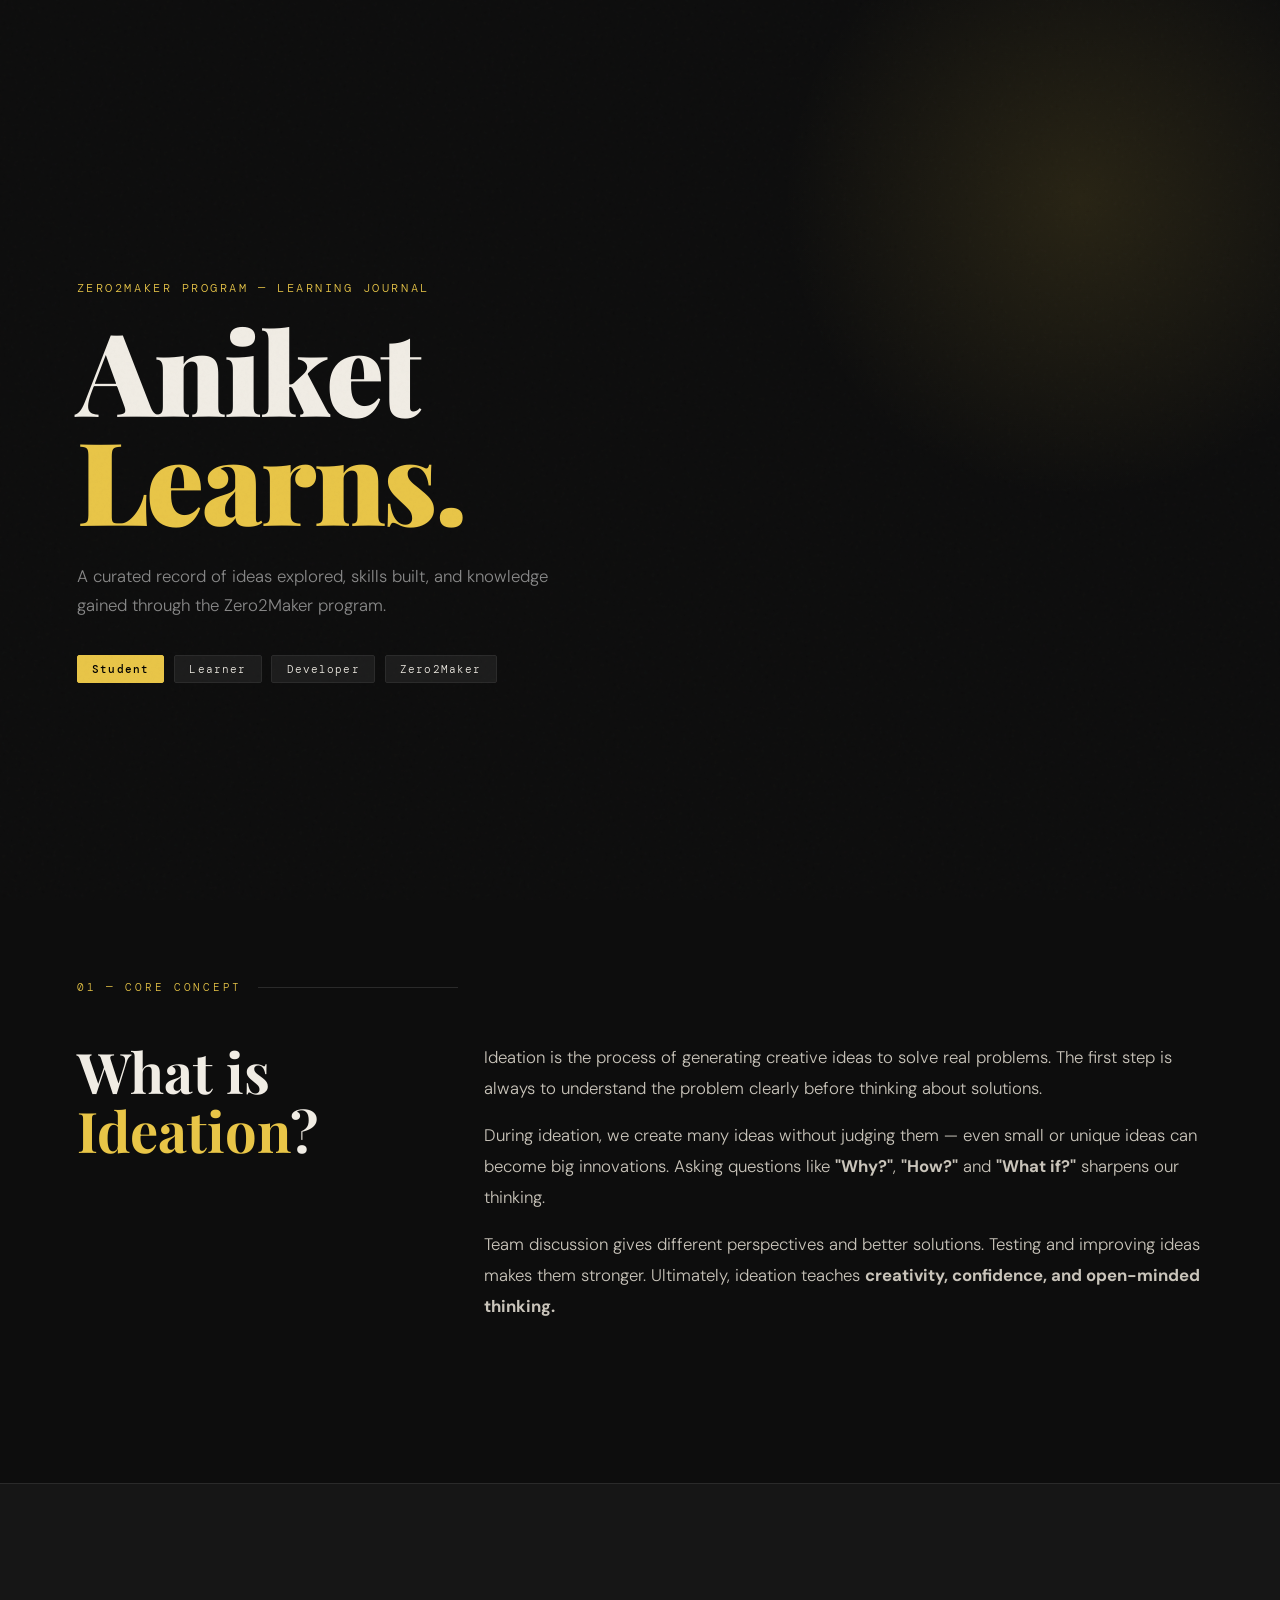
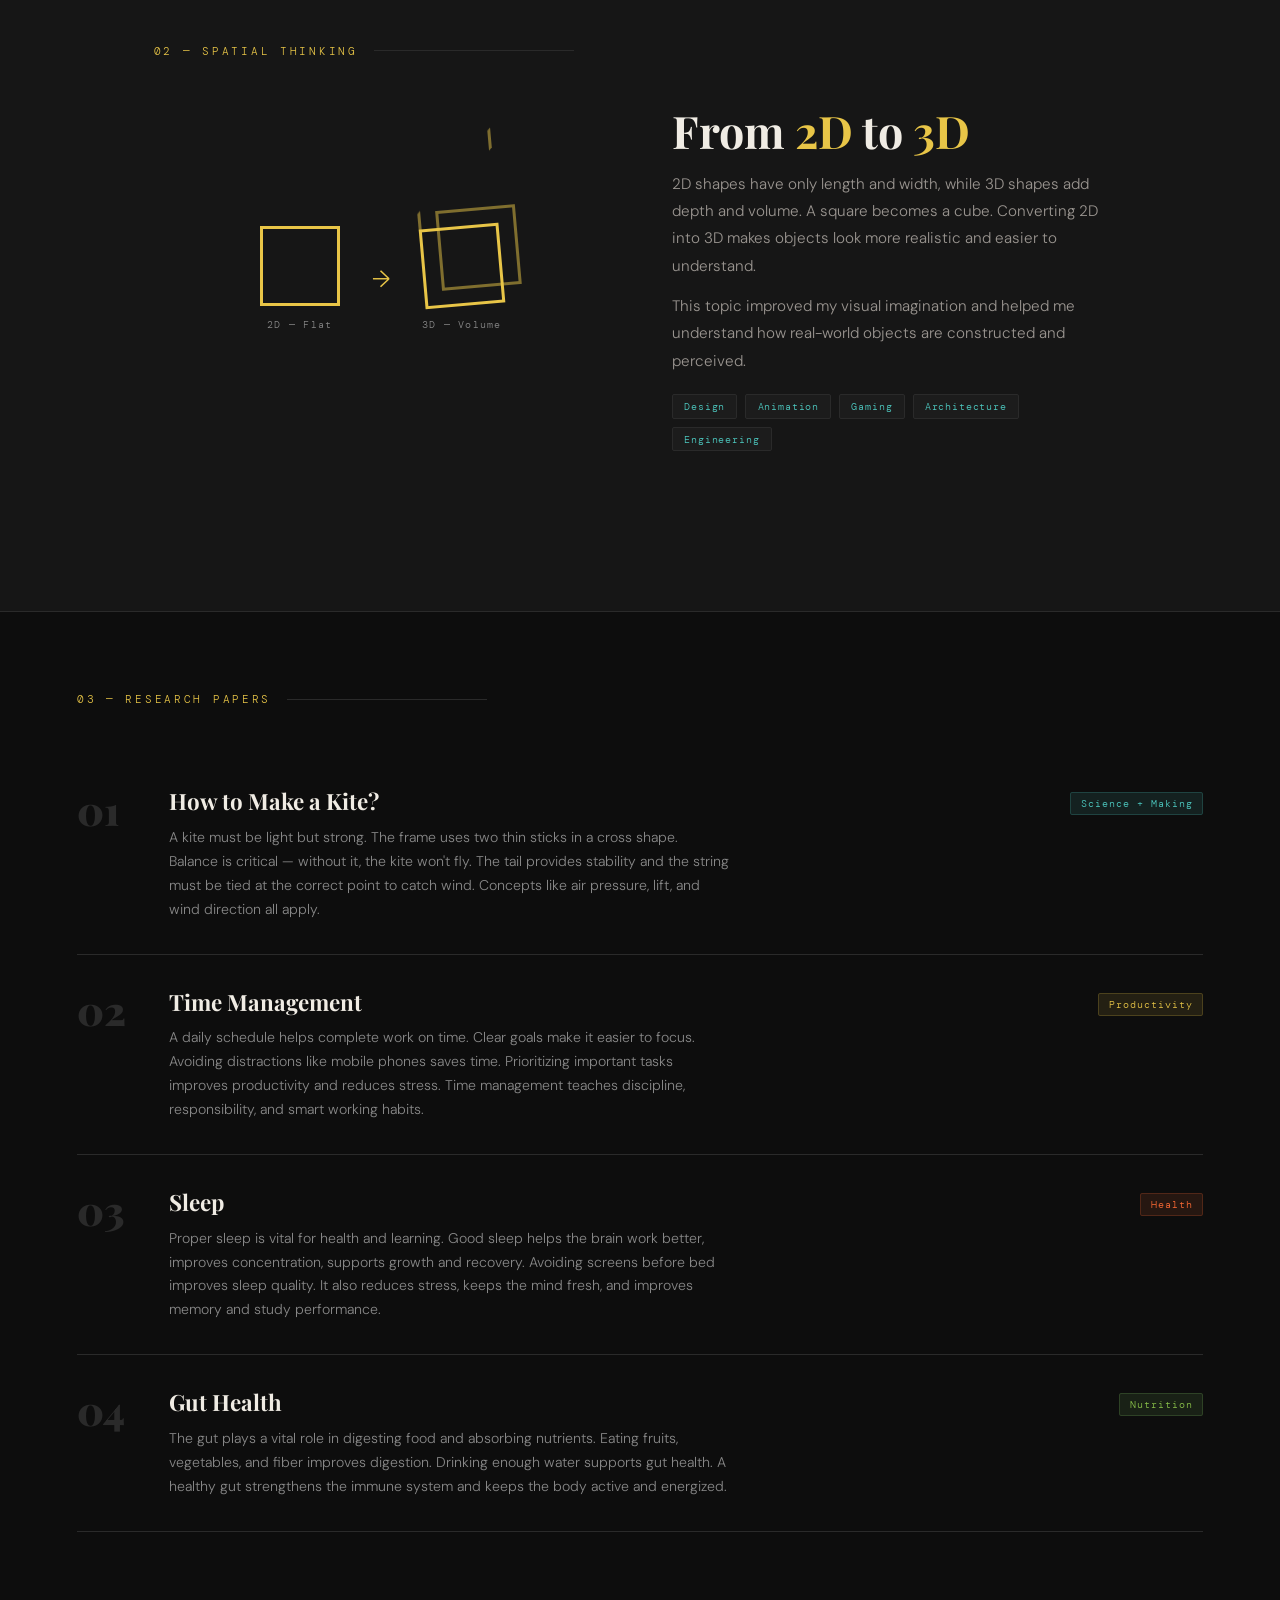
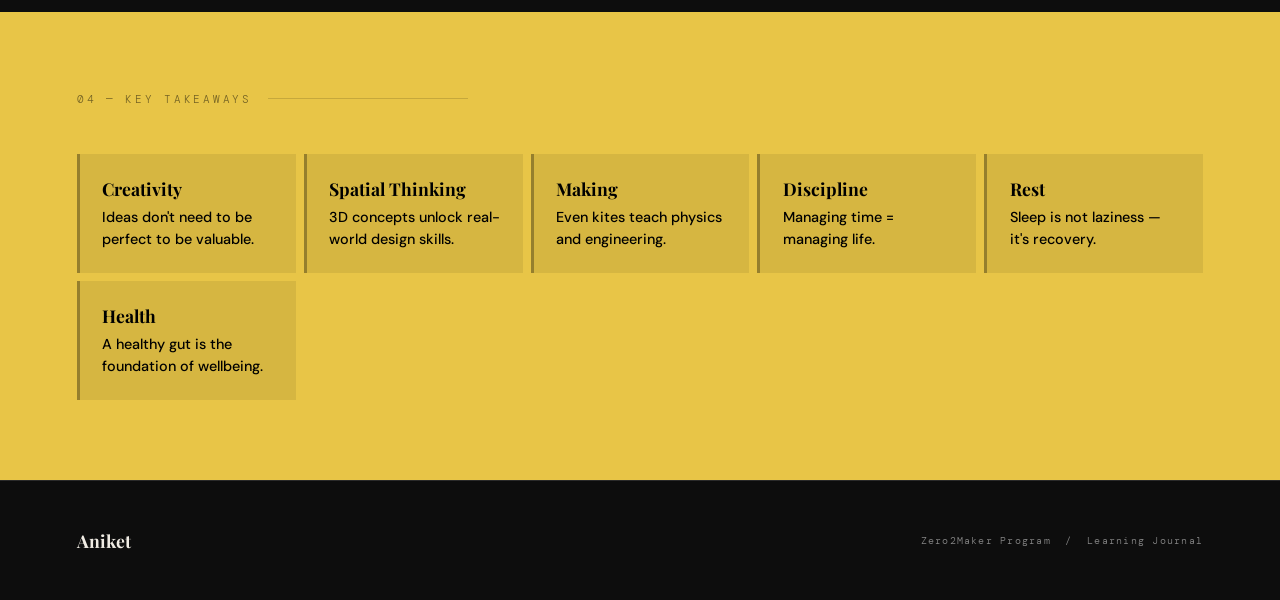
==== index.html @ 979361be "Update and rename indax.html to index.html" ====
<!DOCTYPE html>
<html lang="en">
<head>
  <meta charset="UTF-8" />
  <meta name="viewport" content="width=device-width, initial-scale=1.0" />
  <title>Aniket — Zero2Maker Learnings</title>
  <link rel="stylesheet" href="style.css" />
</head>
<body>

  <!-- HERO -->
  <header class="hero">
    <div class="hero-glow"></div>
    <p class="hero-tag">Zero2Maker Program — Learning Journal</p>
    <h1>Aniket<span>Learns.</span></h1>
    <p class="hero-sub">A curated record of ideas explored, skills built, and knowledge gained through the Zero2Maker program.</p>
    <div class="hero-badges">
      <span class="badge highlight">Student</span>
      <span class="badge">Learner</span>
      <span class="badge">Developer</span>
      <span class="badge">Zero2Maker</span>
    </div>
  </header>

  <!-- 01 — IDEATION -->
  <section>
    <p class="section-label reveal">01 — Core Concept</p>
    <div class="ideation-block reveal">
      <div class="ideation-title">What is <em>Ideation</em>?</div>
      <div class="ideation-body">
        <p>Ideation is the process of generating creative ideas to solve real problems. The first step is always to understand the problem clearly before thinking about solutions.</p>
        <p>During ideation, we create many ideas without judging them — even small or unique ideas can become big innovations. Asking questions like <strong>"Why?"</strong>, <strong>"How?"</strong> and <strong>"What if?"</strong> sharpens our thinking.</p>
        <p>Team discussion gives different perspectives and better solutions. Testing and improving ideas makes them stronger. Ultimately, ideation teaches <strong>creativity, confidence, and open-minded thinking.</strong></p>
      </div>
    </div>
  </section>

  <!-- 02 — 2D → 3D -->
  <section class="dimension-section">
    <div style="padding: 5rem 6vw;">
      <p class="section-label reveal">02 — Spatial Thinking</p>
      <div class="dimension-inner reveal">
        <div class="dimension-visual">
          <div class="shape-2d">
            <div class="square"></div>
            <span class="shape-label">2D — Flat</span>
          </div>
          <div class="arrow-2d3d">→</div>
          <div class="shape-3d">
            <div class="cube"></div>
            <span class="shape-label">3D — Volume</span>
          </div>
        </div>
        <div class="dimension-text">
          <h2>From <span class="accent">2D</span> to <span class="accent">3D</span></h2>
          <p>2D shapes have only length and width, while 3D shapes add depth and volume. A square becomes a cube. Converting 2D into 3D makes objects look more realistic and easier to understand.</p>
          <p>This topic improved my visual imagination and helped me understand how real-world objects are constructed and perceived.</p>
          <div class="uses-list">
            <span class="use-chip">Design</span>
            <span class="use-chip">Animation</span>
            <span class="use-chip">Gaming</span>
            <span class="use-chip">Architecture</span>
            <span class="use-chip">Engineering</span>
          </div>
        </div>
      </div>
    </div>
  </section>

  <!-- 03 — RESEARCH PAPERS -->
  <section class="papers-section">
    <p class="section-label reveal">03 — Research Papers</p>
    <div class="reveal">
      <div class="paper-row">
        <div class="paper-num">01</div>
        <div class="paper-content">
          <h3>How to Make a Kite?</h3>
          <p>A kite must be light but strong. The frame uses two thin sticks in a cross shape. Balance is critical — without it, the kite won't fly. The tail provides stability and the string must be tied at the correct point to catch wind. Concepts like air pressure, lift, and wind direction all apply.</p>
        </div>
        <div class="paper-tag-col"><span class="ptag make">Science + Making</span></div>
      </div>

      <div class="paper-row">
        <div class="paper-num">02</div>
        <div class="paper-content">
          <h3>Time Management</h3>
          <p>A daily schedule helps complete work on time. Clear goals make it easier to focus. Avoiding distractions like mobile phones saves time. Prioritizing important tasks improves productivity and reduces stress. Time management teaches discipline, responsibility, and smart working habits.</p>
        </div>
        <div class="paper-tag-col"><span class="ptag time">Productivity</span></div>
      </div>

      <div class="paper-row">
        <div class="paper-num">03</div>
        <div class="paper-content">
          <h3>Sleep</h3>
          <p>Proper sleep is vital for health and learning. Good sleep helps the brain work better, improves concentration, supports growth and recovery. Avoiding screens before bed improves sleep quality. It also reduces stress, keeps the mind fresh, and improves memory and study performance.</p>
        </div>
        <div class="paper-tag-col"><span class="ptag sleep">Health</span></div>
      </div>

      <div class="paper-row">
        <div class="paper-num">04</div>
        <div class="paper-content">
          <h3>Gut Health</h3>
          <p>The gut plays a vital role in digesting food and absorbing nutrients. Eating fruits, vegetables, and fiber improves digestion. Drinking enough water supports gut health. A healthy gut strengthens the immune system and keeps the body active and energized.</p>
        </div>
        <div class="paper-tag-col"><span class="ptag gut">Nutrition</span></div>
      </div>
    </div>
  </section>

  <!-- 04 — KEY TAKEAWAYS -->
  <section class="takeaways">
    <p class="section-label">04 — Key Takeaways</p>
    <div class="takeaways-grid">
      <div class="takeaway-item"><strong>Creativity</strong>Ideas don't need to be perfect to be valuable.</div>
      <div class="takeaway-item"><strong>Spatial Thinking</strong>3D concepts unlock real-world design skills.</div>
      <div class="takeaway-item"><strong>Making</strong>Even kites teach physics and engineering.</div>
      <div class="takeaway-item"><strong>Discipline</strong>Managing time = managing life.</div>
      <div class="takeaway-item"><strong>Rest</strong>Sleep is not laziness — it's recovery.</div>
      <div class="takeaway-item"><strong>Health</strong>A healthy gut is the foundation of wellbeing.</div>
    </div>
  </section>

  <!-- FOOTER -->
  <footer>
    <div class="name">Aniket</div>
    <div class="copy">Zero2Maker Program &nbsp;/&nbsp; Learning Journal</div>
  </footer>

  <script src="script.js"></script>
</body>
</html>
---- style.css ----
/* ── Google Fonts Import ── */
@import url('https://fonts.googleapis.com/css2?family=Playfair+Display:wght@400;700;900&family=DM+Sans:wght@300;400;500&family=DM+Mono:wght@400;500&display=swap');

/* ── CSS Variables ── */
:root {
  --bg: #0d0d0d;
  --surface: #161616;
  --card: #1c1c1c;
  --accent: #e8c547;
  --accent2: #ff6b35;
  --accent3: #4ecdc4;
  --text: #f0ece4;
  --muted: #888;
  --border: #2a2a2a;
}

/* ── Reset ── */
*, *::before, *::after {
  box-sizing: border-box;
  margin: 0;
  padding: 0;
}

html {
  scroll-behavior: smooth;
}

body {
  background: var(--bg);
  color: var(--text);
  font-family: 'DM Sans', sans-serif;
  font-weight: 300;
  overflow-x: hidden;
}

/* ── NOISE OVERLAY ── */
body::before {
  content: '';
  position: fixed;
  inset: 0;
  background-image: url("data:image/svg+xml,%3Csvg viewBox='0 0 256 256' xmlns='http://www.w3.org/2000/svg'%3E%3Cfilter id='noise'%3E%3CfeTurbulence type='fractalNoise' baseFrequency='0.9' numOctaves='4' stitchTiles='stitch'/%3E%3C/filter%3E%3Crect width='100%25' height='100%25' filter='url(%23noise)' opacity='0.04'/%3E%3C/svg%3E");
  pointer-events: none;
  z-index: 9999;
  opacity: 0.5;
}

/* ════════════════════════════
   HERO
════════════════════════════ */
.hero {
  min-height: 100vh;
  display: flex;
  flex-direction: column;
  justify-content: center;
  align-items: flex-start;
  padding: 8rem 6vw 4rem;
  position: relative;
  overflow: hidden;
}

.hero-glow {
  position: absolute;
  width: 600px;
  height: 600px;
  background: radial-gradient(circle, rgba(232,197,71,0.12) 0%, transparent 70%);
  top: -100px;
  right: -100px;
  pointer-events: none;
  animation: glow-drift 8s ease-in-out infinite alternate;
}

@keyframes glow-drift {
  from { transform: translate(0, 0) scale(1); }
  to   { transform: translate(-40px, 40px) scale(1.1); }
}

.hero-tag {
  font-family: 'DM Mono', monospace;
  font-size: 0.72rem;
  letter-spacing: 0.22em;
  text-transform: uppercase;
  color: var(--accent);
  margin-bottom: 1.2rem;
  opacity: 0;
  animation: fade-up 0.8s 0.2s forwards;
}

.hero h1 {
  font-family: 'Playfair Display', serif;
  font-size: clamp(3.5rem, 9vw, 8rem);
  font-weight: 900;
  line-height: 0.95;
  letter-spacing: -0.02em;
  opacity: 0;
  animation: fade-up 0.8s 0.4s forwards;
}

.hero h1 span {
  color: var(--accent);
  display: block;
}

.hero-sub {
  margin-top: 1.8rem;
  font-size: 1.05rem;
  color: var(--muted);
  max-width: 480px;
  line-height: 1.7;
  opacity: 0;
  animation: fade-up 0.8s 0.6s forwards;
}

.hero-badges {
  display: flex;
  gap: 0.6rem;
  margin-top: 2.2rem;
  flex-wrap: wrap;
  opacity: 0;
  animation: fade-up 0.8s 0.8s forwards;
}

.badge {
  background: var(--card);
  border: 1px solid var(--border);
  color: var(--text);
  font-family: 'DM Mono', monospace;
  font-size: 0.7rem;
  letter-spacing: 0.1em;
  padding: 0.4rem 0.9rem;
  border-radius: 2px;
}

.badge.highlight {
  background: var(--accent);
  color: #000;
  border-color: var(--accent);
  font-weight: 500;
}

@keyframes fade-up {
  from { opacity: 0; transform: translateY(28px); }
  to   { opacity: 1; transform: translateY(0); }
}

/* ════════════════════════════
   SECTIONS
════════════════════════════ */
section {
  padding: 5rem 6vw;
}

.section-label {
  font-family: 'DM Mono', monospace;
  font-size: 0.68rem;
  letter-spacing: 0.25em;
  text-transform: uppercase;
  color: var(--accent);
  margin-bottom: 3rem;
  display: flex;
  align-items: center;
  gap: 1rem;
}

.section-label::after {
  content: '';
  flex: 1;
  height: 1px;
  background: var(--border);
  max-width: 200px;
}

/* ════════════════════════════
   IDEATION
════════════════════════════ */
.ideation-block {
  display: grid;
  grid-template-columns: 1fr 2fr;
  gap: 3rem;
  align-items: start;
  margin-bottom: 4rem;
}

@media (max-width: 768px) {
  .ideation-block {
    grid-template-columns: 1fr;
  }
}

.ideation-title {
  font-family: 'Playfair Display', serif;
  font-size: clamp(2.2rem, 5vw, 3.5rem);
  font-weight: 700;
  line-height: 1.05;
  position: sticky;
  top: 2rem;
}

.ideation-title em {
  font-style: normal;
  color: var(--accent);
}

.ideation-body {
  font-size: 1.05rem;
  line-height: 1.85;
  color: #c9c4ba;
}

.ideation-body p {
  margin-bottom: 1rem;
}

/* ════════════════════════════
   CARDS GRID
════════════════════════════ */
.cards-grid {
  display: grid;
  grid-template-columns: repeat(auto-fill, minmax(280px, 1fr));
  gap: 1.5px;
  background: var(--border);
  border: 1px solid var(--border);
}

.card {
  background: var(--card);
  padding: 2rem;
  position: relative;
  overflow: hidden;
  transition: background 0.3s;
  cursor: default;
}

.card::before {
  content: '';
  position: absolute;
  inset: 0;
  background: linear-gradient(135deg, transparent 60%, rgba(232,197,71,0.04));
  pointer-events: none;
}

.card:hover {
  background: #212121;
}

.card-num {
  font-family: 'DM Mono', monospace;
  font-size: 0.65rem;
  color: var(--muted);
  letter-spacing: 0.15em;
  margin-bottom: 1rem;
}

.card-icon {
  font-size: 2rem;
  margin-bottom: 1rem;
  display: block;
}

.card h3 {
  font-family: 'Playfair Display', serif;
  font-size: 1.3rem;
  font-weight: 700;
  margin-bottom: 0.9rem;
  color: var(--text);
}

.card p {
  font-size: 0.9rem;
  line-height: 1.75;
  color: #9a9590;
}

.card-tag {
  display: inline-block;
  margin-top: 1.2rem;
  font-family: 'DM Mono', monospace;
  font-size: 0.62rem;
  letter-spacing: 0.12em;
  padding: 0.25rem 0.6rem;
  border-radius: 2px;
}

.card-tag.science { background: rgba(78,205,196,0.12); color: var(--accent3); }
.card-tag.life    { background: rgba(255,107,53,0.12);  color: var(--accent2); }
.card-tag.health  { background: rgba(232,197,71,0.12);  color: var(--accent);  }

/* ════════════════════════════
   2D → 3D SECTION
════════════════════════════ */
.dimension-section {
  background: var(--surface);
  border-top: 1px solid var(--border);
  border-bottom: 1px solid var(--border);
}

.dimension-inner {
  display: grid;
  grid-template-columns: 1fr 1fr;
  gap: 4rem;
  align-items: center;
}

@media (max-width: 768px) {
  .dimension-inner {
    grid-template-columns: 1fr;
  }
}

.dimension-visual {
  display: flex;
  align-items: center;
  justify-content: center;
  gap: 2rem;
}

.shape-2d,
.shape-3d {
  display: flex;
  flex-direction: column;
  align-items: center;
  gap: 0.8rem;
}

.square {
  width: 80px;
  height: 80px;
  background: transparent;
  border: 3px solid var(--accent);
}

.cube {
  width: 80px;
  height: 80px;
  background: transparent;
  border: 3px solid var(--accent);
  position: relative;
  transform: rotate(-5deg);
}

.cube::before {
  content: '';
  position: absolute;
  width: 80px;
  height: 80px;
  border: 3px solid rgba(232,197,71,0.5);
  top: -20px;
  left: 15px;
}

.cube::after {
  content: '';
  position: absolute;
  width: 3px;
  height: 20px;
  background: rgba(232,197,71,0.5);
  top: -20px;
  left: -3px;
  transform-origin: bottom;
  transform: skewY(-45deg);
  box-shadow: 77px 0 0 rgba(232,197,71,0.5);
}

.arrow-2d3d {
  font-size: 1.5rem;
  color: var(--accent);
  animation: pulse-arrow 1.5s ease-in-out infinite;
}

@keyframes pulse-arrow {
  0%, 100% { opacity: 0.4; transform: translateX(0); }
  50%       { opacity: 1;   transform: translateX(6px); }
}

.shape-label {
  font-family: 'DM Mono', monospace;
  font-size: 0.65rem;
  color: var(--muted);
  letter-spacing: 0.12em;
}

.dimension-text h2 {
  font-family: 'Playfair Display', serif;
  font-size: clamp(1.8rem, 4vw, 2.8rem);
  font-weight: 700;
  margin-bottom: 1rem;
  line-height: 1.1;
}

.dimension-text h2 .accent {
  color: var(--accent);
}

.dimension-text p {
  font-size: 0.95rem;
  line-height: 1.8;
  color: #9a9590;
  margin-bottom: 0.8rem;
}

.uses-list {
  display: flex;
  flex-wrap: wrap;
  gap: 0.5rem;
  margin-top: 1.2rem;
}

.use-chip {
  background: var(--card);
  border: 1px solid var(--border);
  font-family: 'DM Mono', monospace;
  font-size: 0.65rem;
  letter-spacing: 0.08em;
  padding: 0.3rem 0.7rem;
  border-radius: 2px;
  color: var(--accent3);
}

/* ════════════════════════════
   RESEARCH PAPERS
════════════════════════════ */
.paper-row {
  display: grid;
  grid-template-columns: 60px 1fr auto;
  gap: 2rem;
  align-items: start;
  padding: 2rem 0;
  border-bottom: 1px solid var(--border);
  transition: opacity 0.2s;
}

.paper-row:hover {
  opacity: 0.85;
}

.paper-num {
  font-family: 'Playfair Display', serif;
  font-size: 2.5rem;
  font-weight: 900;
  color: var(--border);
  line-height: 1;
  padding-top: 0.2rem;
}

.paper-content h3 {
  font-family: 'Playfair Display', serif;
  font-size: 1.4rem;
  font-weight: 700;
  margin-bottom: 0.6rem;
}

.paper-content p {
  font-size: 0.88rem;
  color: #888;
  line-height: 1.7;
  max-width: 560px;
}

.paper-tag-col {
  padding-top: 0.3rem;
}

.ptag {
  font-family: 'DM Mono', monospace;
  font-size: 0.62rem;
  letter-spacing: 0.1em;
  padding: 0.25rem 0.6rem;
  border-radius: 2px;
  white-space: nowrap;
}

.ptag.make  { background: rgba(78,205,196,0.1);  color: var(--accent3); border: 1px solid rgba(78,205,196,0.2); }
.ptag.time  { background: rgba(232,197,71,0.1);   color: var(--accent);  border: 1px solid rgba(232,197,71,0.2); }
.ptag.sleep { background: rgba(255,107,53,0.1);   color: var(--accent2); border: 1px solid rgba(255,107,53,0.2); }
.ptag.gut   { background: rgba(130,200,100,0.1);  color: #8bc34a;        border: 1px solid rgba(130,200,100,0.2); }

/* ════════════════════════════
   KEY TAKEAWAYS
════════════════════════════ */
.takeaways {
  background: var(--accent);
  color: #000;
  padding: 5rem 6vw;
}

.takeaways .section-label {
  color: rgba(0,0,0,0.5);
}

.takeaways .section-label::after {
  background: rgba(0,0,0,0.15);
}

.takeaways-grid {
  display: grid;
  grid-template-columns: repeat(auto-fill, minmax(200px, 1fr));
  gap: 0.5rem;
  margin-top: 2rem;
}

.takeaway-item {
  background: rgba(0,0,0,0.08);
  padding: 1.4rem;
  font-size: 0.9rem;
  font-weight: 500;
  line-height: 1.5;
  border-left: 3px solid rgba(0,0,0,0.3);
}

.takeaway-item strong {
  display: block;
  font-family: 'Playfair Display', serif;
  font-size: 1.1rem;
  font-weight: 700;
  margin-bottom: 0.3rem;
}

/* ════════════════════════════
   FOOTER
════════════════════════════ */
footer {
  padding: 3rem 6vw;
  border-top: 1px solid var(--border);
  display: flex;
  justify-content: space-between;
  align-items: center;
  flex-wrap: wrap;
  gap: 1rem;
}

footer .name {
  font-family: 'Playfair Display', serif;
  font-size: 1.1rem;
  font-weight: 700;
}

footer .copy {
  font-family: 'DM Mono', monospace;
  font-size: 0.65rem;
  letter-spacing: 0.12em;
  color: var(--muted);
}

/* ════════════════════════════
   SCROLL REVEAL
════════════════════════════ */
.reveal {
  opacity: 0;
  transform: translateY(32px);
  transition: opacity 0.7s ease, transform 0.7s ease;
}

.reveal.visible {
  opacity: 1;
  transform: none;
}
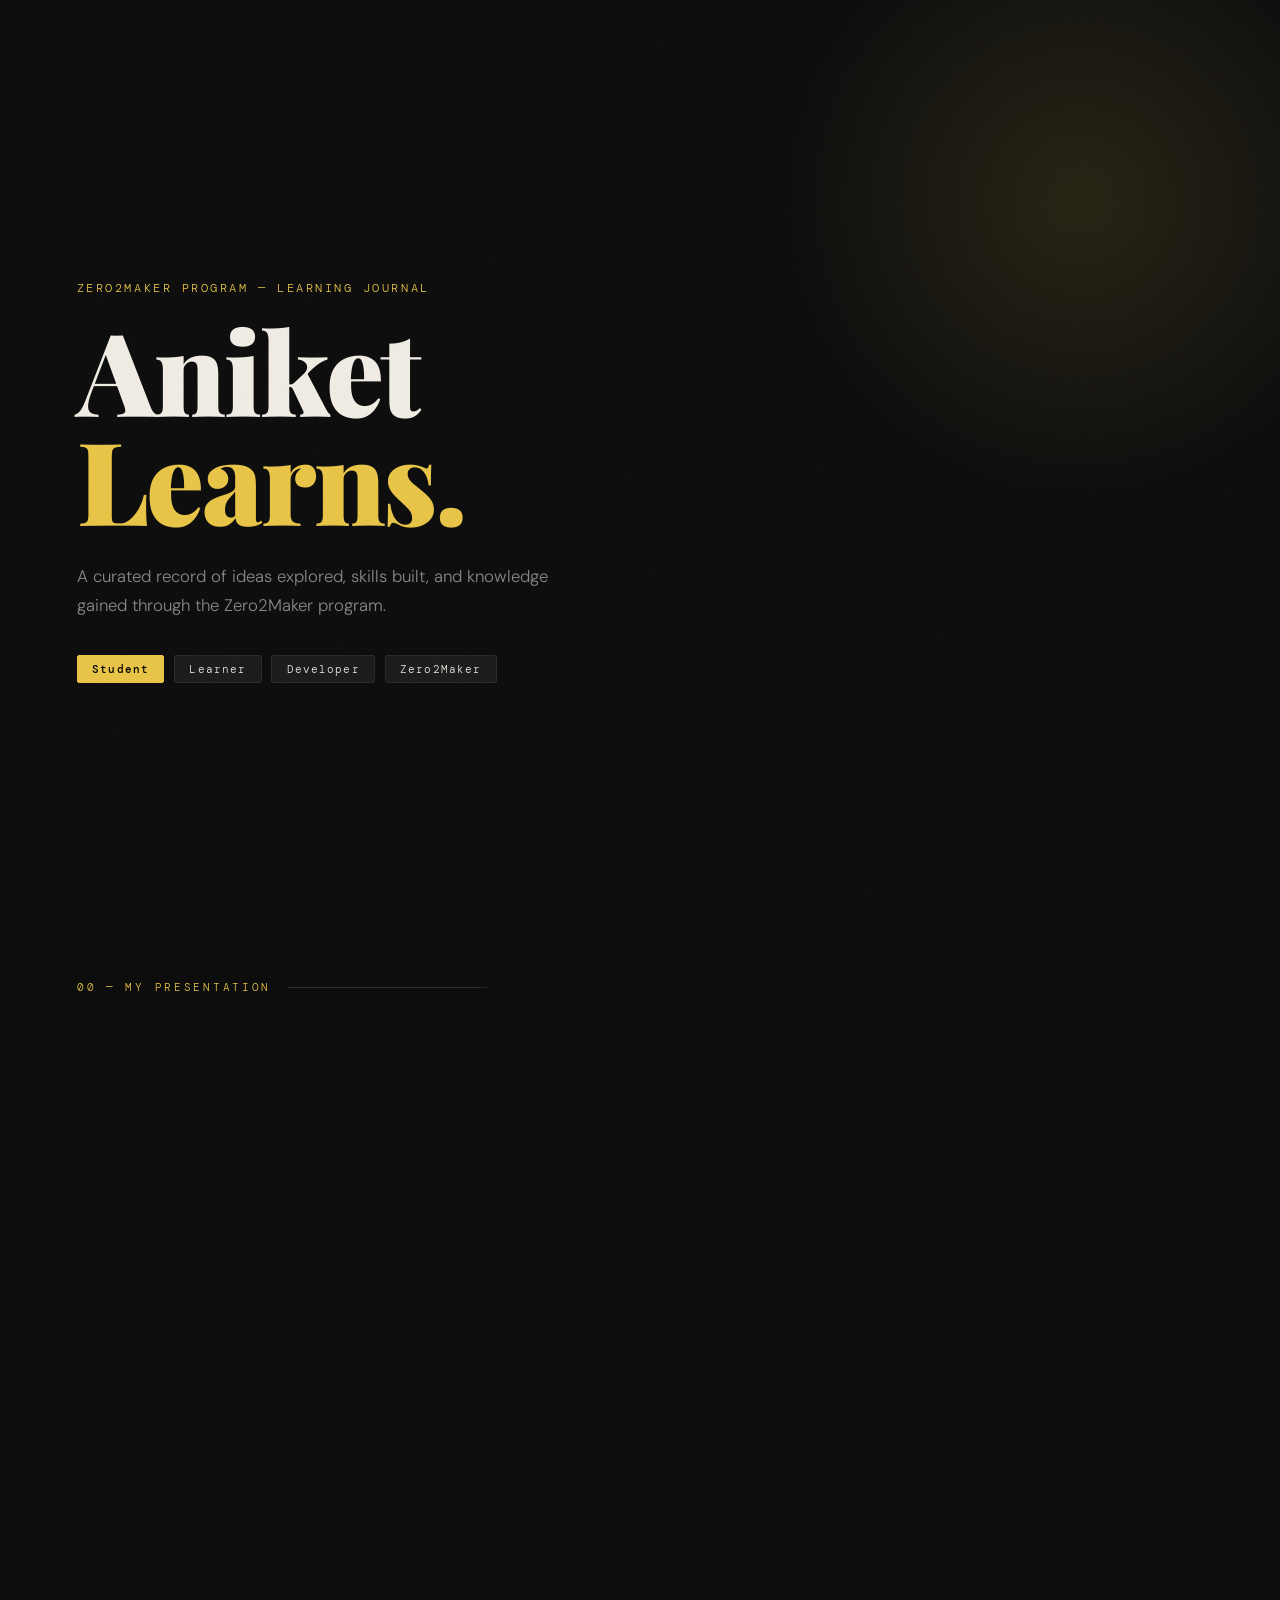
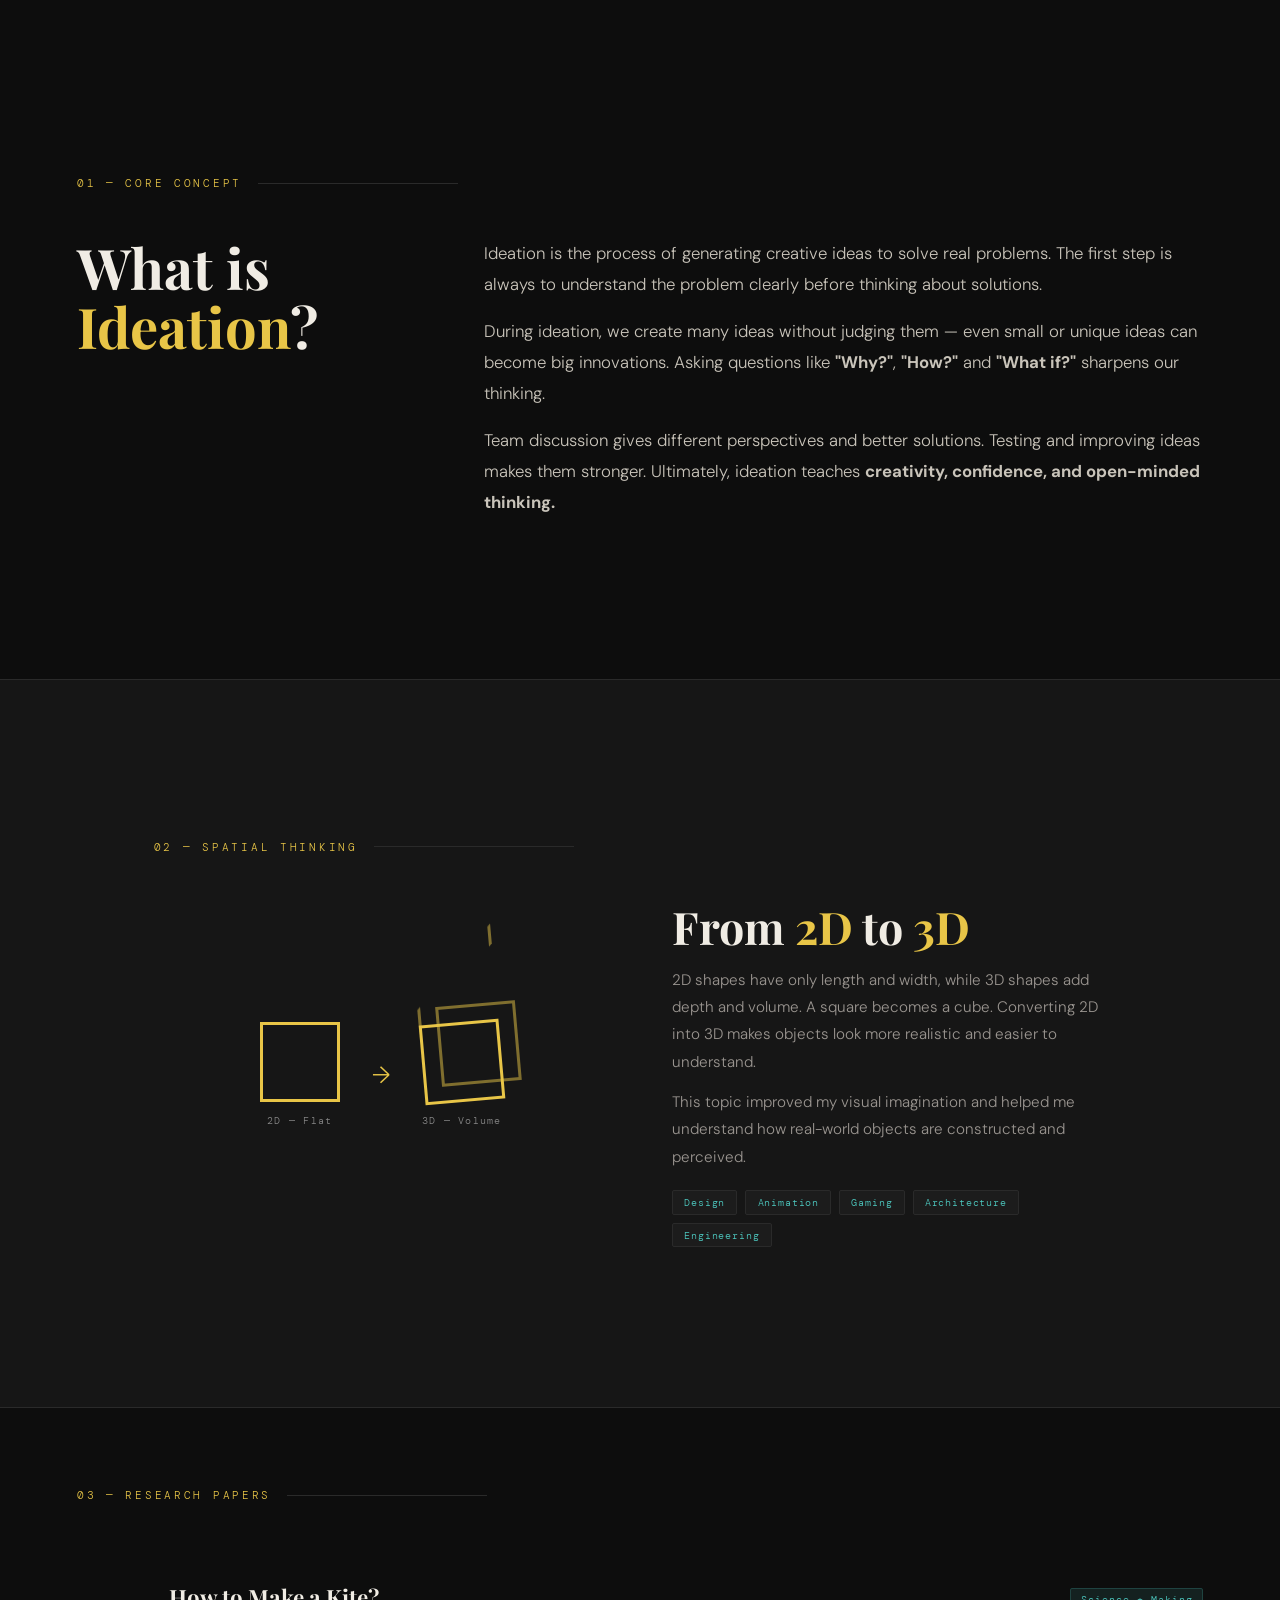
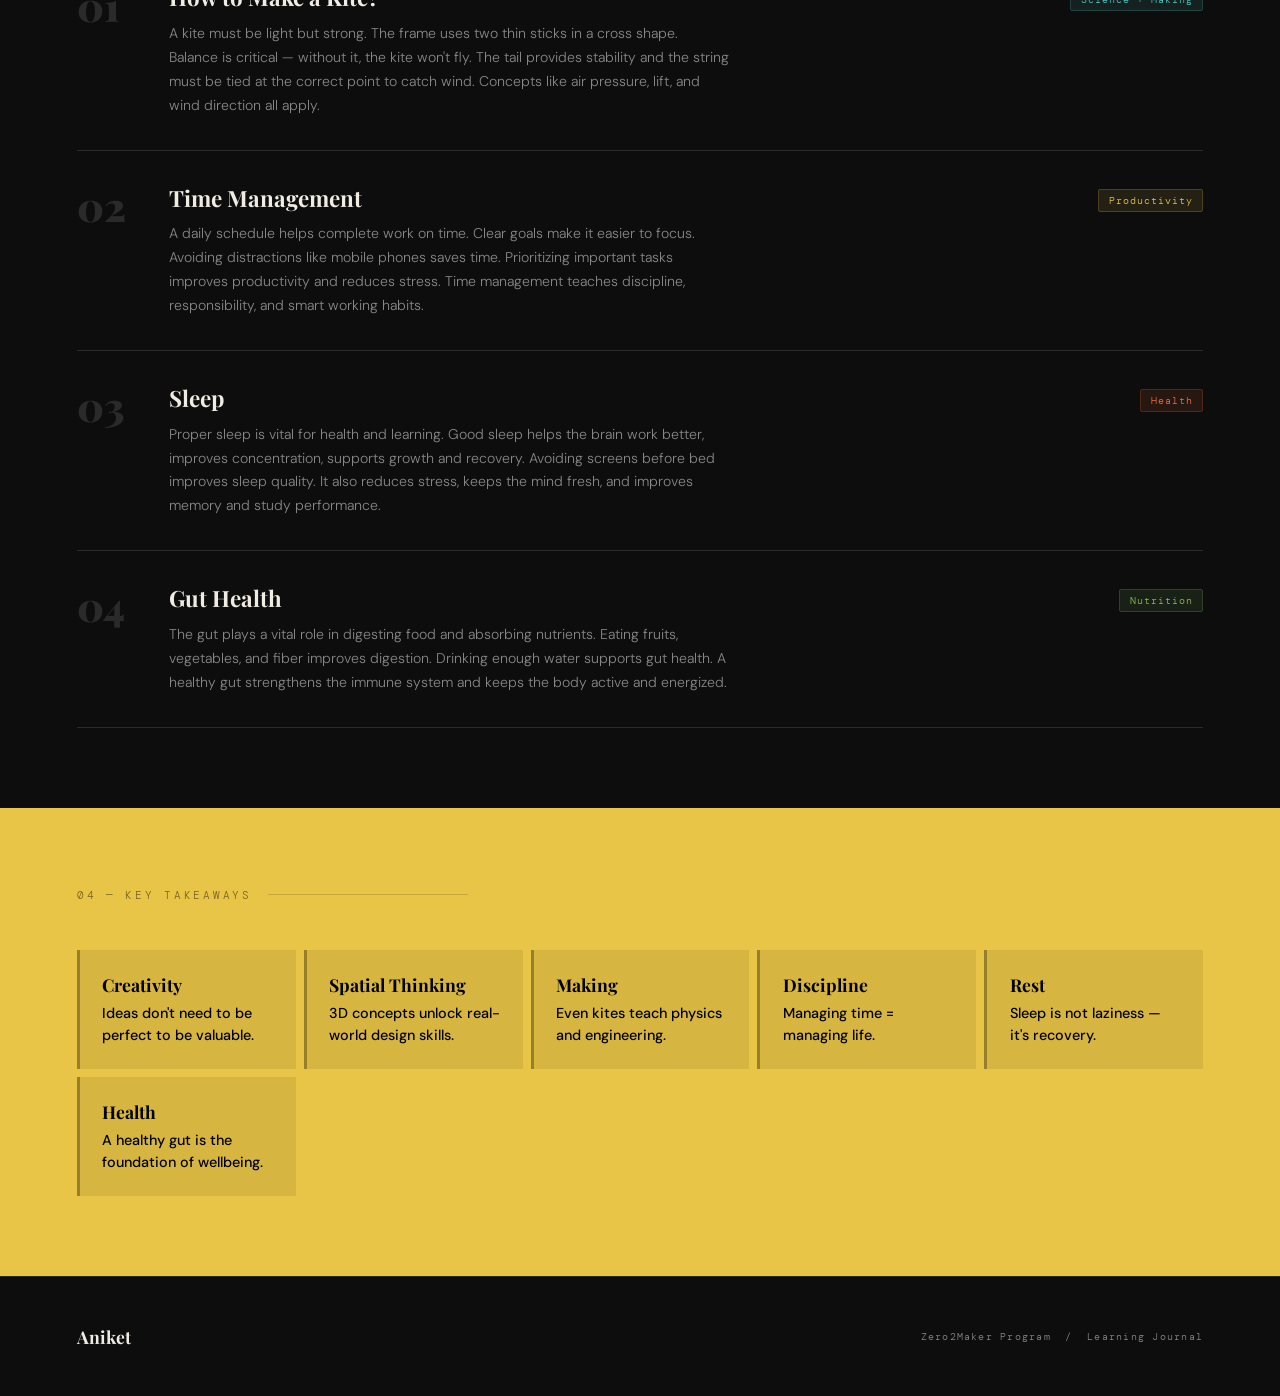
==== commit 1deaad9f: "Update index.html" ====
--- a/index.html
+++ b/index.html
@@ -21,6 +21,24 @@
       <span class="badge">Zero2Maker</span>
     </div>
   </header>
+
+  <!-- ══════════════════════════════
+       GOOGLE SLIDES PRESENTATION
+  ══════════════════════════════ -->
+  <section class="slides-section">
+    <p class="section-label reveal">00 — My Presentation</p>
+    <div class="slides-wrapper reveal">
+      <iframe
+        src="https://docs.google.com/presentation/d/e/2PACX-1vS4hkbcvy05eh622khIjMBV546qCT4S3XMNyXJ9tu7-zXBYrmhcuvbjRxjFZvTDxX6iuV9CDYOK2rCL/pubembed?start=true&loop=true&delayms=3000"
+        frameborder="0"
+        width="960"
+        height="569"
+        allowfullscreen="true"
+        mozallowfullscreen="true"
+        webkitallowfullscreen="true">
+      </iframe>
+    </div>
+  </section>
 
   <!-- 01 — IDEATION -->
   <section>
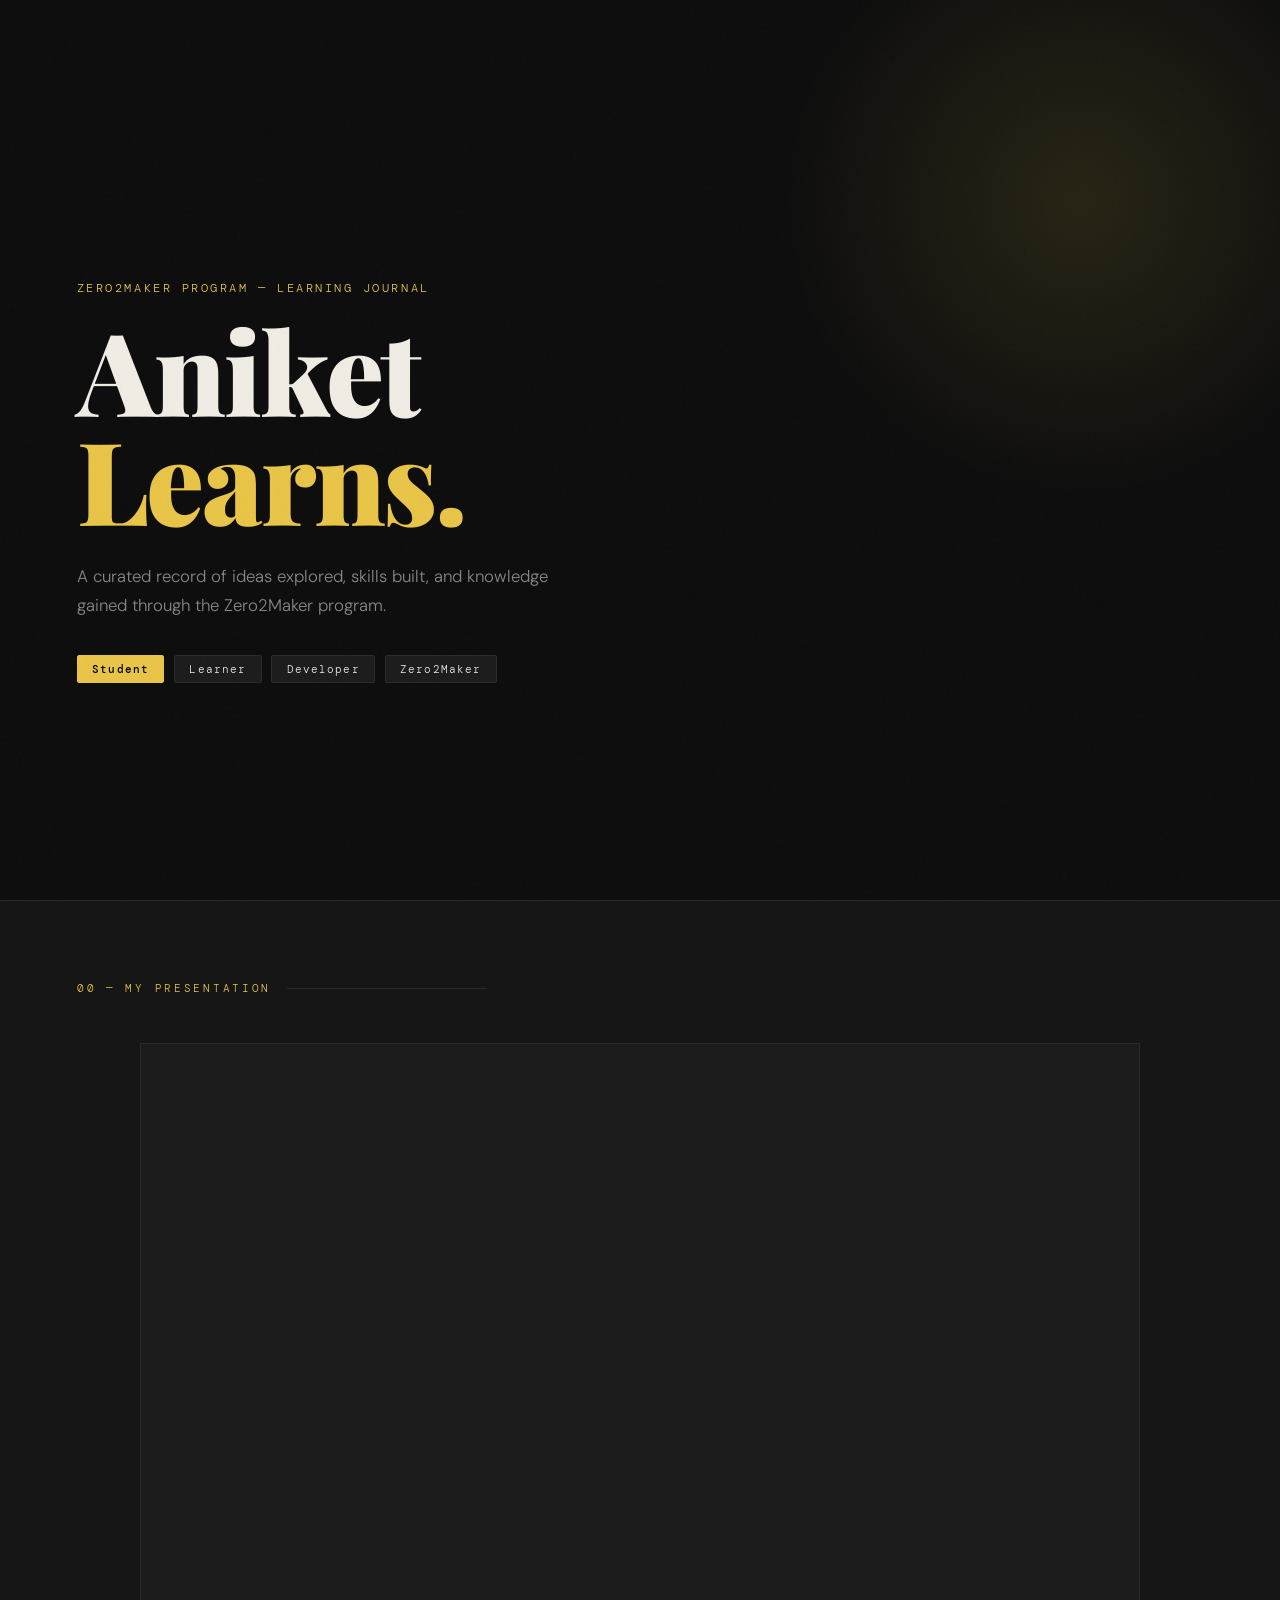
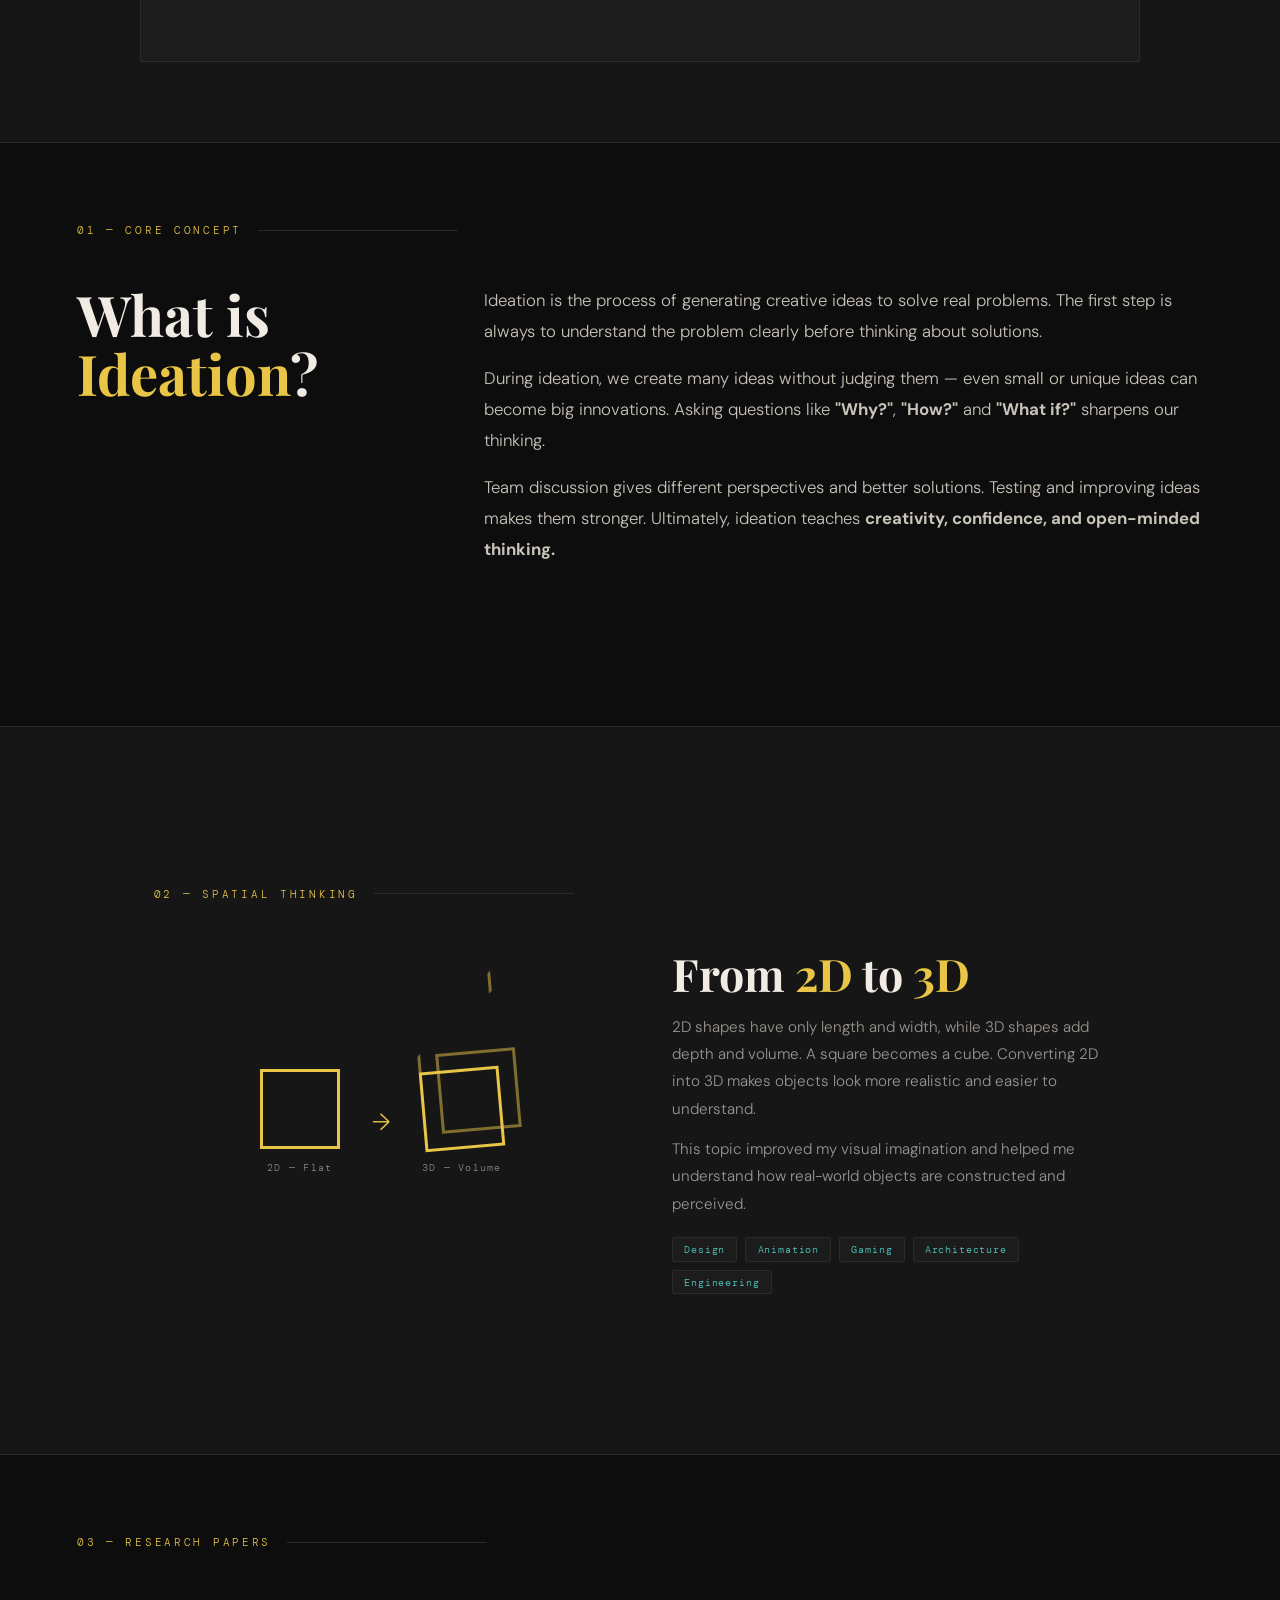
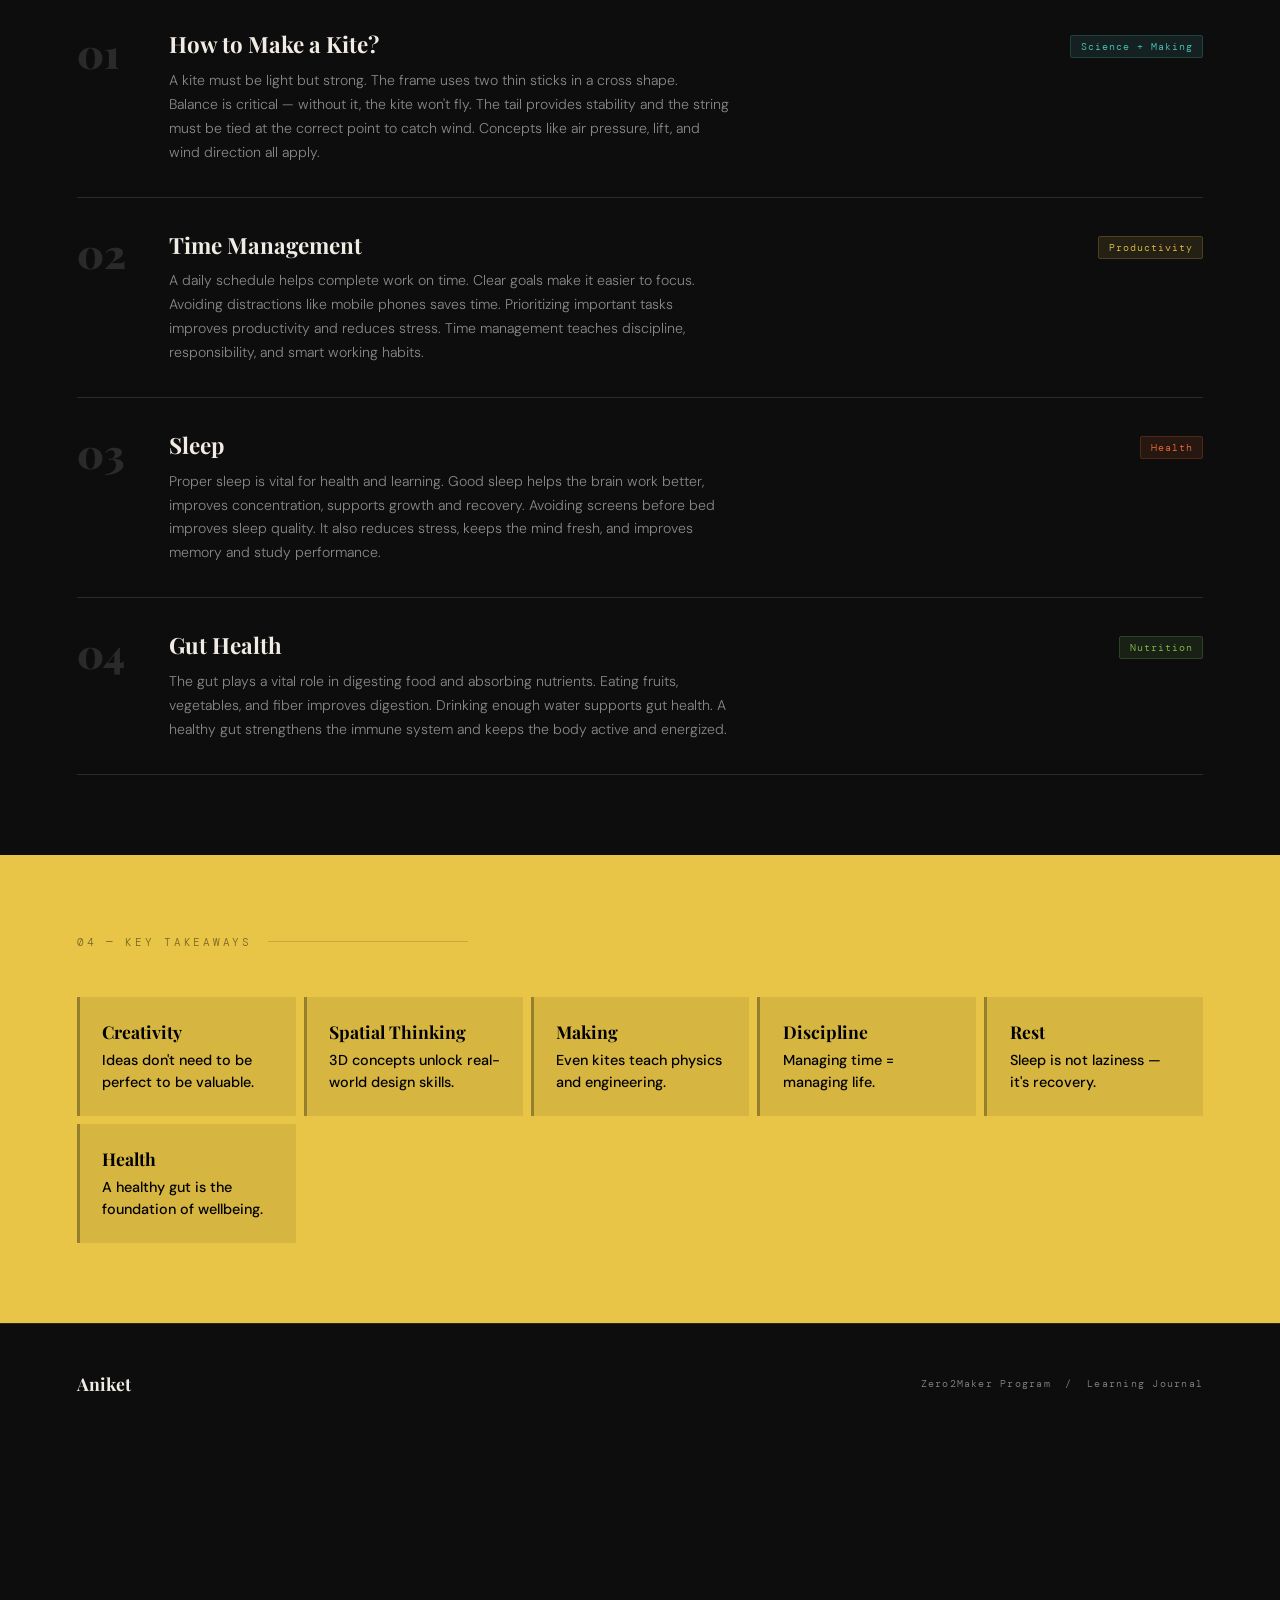
==== commit 43d89566: "Update index.html" ====
--- a/index.html
+++ b/index.html
@@ -145,7 +145,15 @@
     <div class="name">Aniket</div>
     <div class="copy">Zero2Maker Program &nbsp;/&nbsp; Learning Journal</div>
   </footer>
-
+<iframe
+  src="https://docs.google.com/presentation/d/e/2PACX-1vS4hkbcvy05eh622khIjMBV546qCT4S3XMNyXJ9tu7-zXBYrmhcuvbjRxjFZvTDxX6iuV9CDYOK2rCL/pubembed?start=true&loop=true&delayms=3000"
+  frameborder="0"
+  width="960"
+  height="569"
+  allowfullscreen="true"
+  mozallowfullscreen="true"
+  webkitallowfullscreen="true">
+</iframe>
   <script src="script.js"></script>
 </body>
 </html>
--- a/style.css
+++ b/style.css
@@ -170,6 +170,44 @@
 }
 
 /* ════════════════════════════
+   GOOGLE SLIDES SECTION
+════════════════════════════ */
+.slides-section {
+  padding: 5rem 6vw;
+  background: var(--surface);
+  border-top: 1px solid var(--border);
+  border-bottom: 1px solid var(--border);
+}
+
+.slides-wrapper {
+  display: flex;
+  justify-content: center;
+  align-items: center;
+  border: 1px solid var(--border);
+  background: var(--card);
+  padding: 1.5rem;
+  max-width: 1000px;
+  margin: 0 auto;
+}
+
+.slides-wrapper iframe {
+  display: block;
+  width: 100%;
+  max-width: 960px;
+  height: 569px;
+  border: none;
+}
+
+@media (max-width: 768px) {
+  .slides-wrapper {
+    padding: 0.5rem;
+  }
+  .slides-wrapper iframe {
+    height: 280px;
+  }
+}
+
+/* ════════════════════════════
    IDEATION
 ════════════════════════════ */
 .ideation-block {
